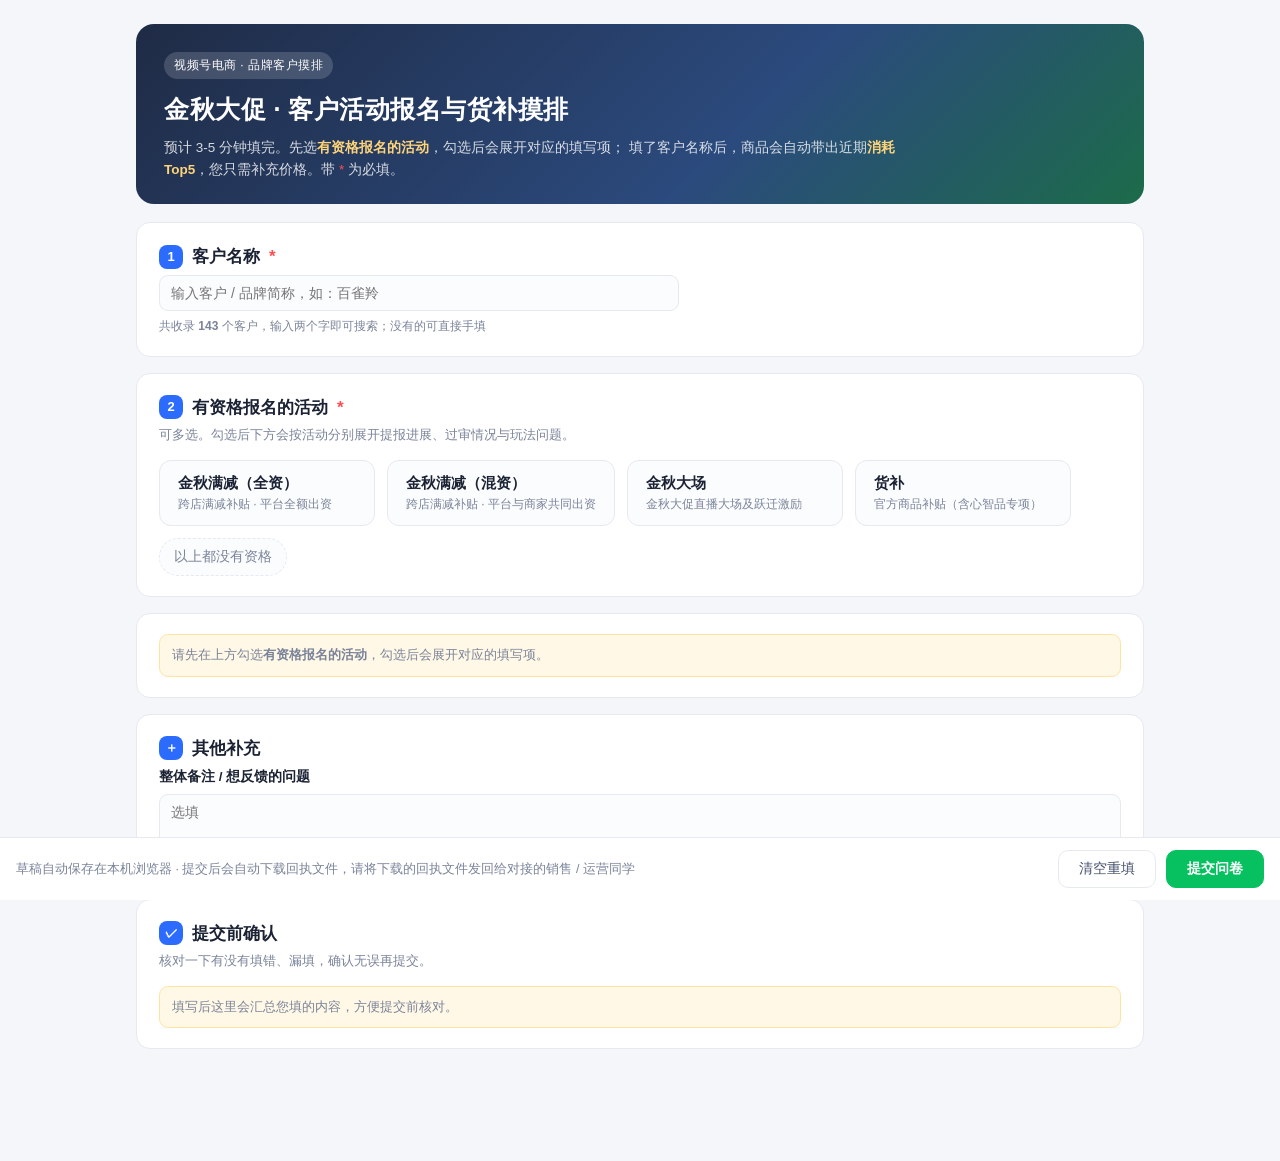
==== docs/index.html @ 413f8aee "publish: 货补摸排问卷 2026-09-03 15:58" ====
<!DOCTYPE html>
<html lang="zh-CN">
<head>
<meta charset="UTF-8" />
<meta name="viewport" content="width=device-width, initial-scale=1, viewport-fit=cover" />
<title>金秋大促 · 客户活动报名与货补摸排</title>
<link rel="stylesheet" href="style.css" />
</head>
<body>
<div class="page">
  <header class="hero">
    <div class="hero-tag" id="heroTag">视频号电商 · 品牌客户摸排</div>
    <h1 id="heroTitle">金秋大促 · 客户活动报名与货补摸排</h1>
    <p class="hero-desc">
      预计 3-5 分钟填完。先选<strong>有资格报名的活动</strong>，勾选后会展开对应的填写项；
      填了客户名称后，商品会自动带出近期<strong>消耗 Top5</strong>，您只需补充价格。带 <span class="req">*</span> 为必填。
    </p>
  </header>

  <main id="form">
    <section class="card">
      <h2><span class="idx">1</span>客户名称 <span class="req">*</span></h2>
      <label class="field" style="max-width:520px">
        <input id="brand" list="brandList" placeholder="输入客户 / 品牌简称，如：百雀羚" autocomplete="off" />
        <datalist id="brandList"></datalist>
        <span class="hint" id="brandHint"></span>
      </label>
    </section>

    <section class="card">
      <h2><span class="idx">2</span>有资格报名的活动 <span class="req">*</span></h2>
      <p class="sub">可多选。勾选后下方会按活动分别展开提报进展、过审情况与玩法问题。</p>
      <div id="q1Box"></div>
    </section>

    <div id="activityBlocks"></div>

    <section class="card">
      <h2><span class="idx">＋</span>其他补充</h2>
      <label class="field">
        <span class="label">整体备注 / 想反馈的问题</span>
        <textarea id="remark" rows="3" placeholder="选填"></textarea>
      </label>
    </section>

    <section class="card">
      <h2><span class="idx">✓</span>提交前确认</h2>
      <p class="sub">核对一下有没有填错、漏填，确认无误再提交。</p>
      <div id="preview"></div>
    </section>
  </main>

  <footer class="actions">
    <div class="save-tip">草稿自动保存在本机浏览器 · <span id="modeTip"></span></div>
    <div class="btns">
      <button class="btn ghost" id="btnClear">清空重填</button>
      <button class="btn primary" id="btnSubmit">提交问卷</button>
    </div>
  </footer>
</div>

<div class="mask" id="doneMask">
  <div class="done">
    <div class="done-icon">✓</div>
    <h3>提交成功，感谢配合！</h3>
    <p id="doneId"></p>
    <div class="btns" id="doneBtns">
      <button class="btn primary" id="btnAgain">再填一份</button>
    </div>
  </div>
</div>

<script src="config.js"></script>
<script src="products-data.js"></script>
<script src="schema.js"></script>
<script src="gh.js"></script>
<script src="app.js"></script>
</body>
</html>
---- docs/style.css ----
:root {
  --brand: #07c160;
  --brand-dark: #06a552;
  --blue: #2b6cff;
  --bg: #f4f6fa;
  --card: #fff;
  --line: #e6e9f0;
  --text: #1b2233;
  --muted: #7a8399;
  --radius: 14px;
}
* { box-sizing: border-box; }
html, body { margin: 0; padding: 0; }
body {
  background: var(--bg);
  color: var(--text);
  font: 15px/1.6 -apple-system, BlinkMacSystemFont, "PingFang SC", "Microsoft YaHei", "Helvetica Neue", Arial, sans-serif;
  padding-bottom: 96px;
}
.page { max-width: 1040px; margin: 0 auto; padding: 24px 16px 0; }

/* hero */
.hero {
  background: linear-gradient(135deg, #1f2b45 0%, #2b4a7d 60%, #1c6b4a 100%);
  color: #fff; border-radius: 18px; padding: 28px 28px 24px; margin-bottom: 18px;
}
.hero-tag {
  display: inline-block; font-size: 12px; letter-spacing: .5px;
  background: rgba(255,255,255,.16); padding: 4px 10px; border-radius: 999px; margin-bottom: 10px;
}
.hero h1 { margin: 0 0 8px; font-size: 25px; letter-spacing: .5px; }
.hero-desc { margin: 0; font-size: 13.5px; color: rgba(255,255,255,.82); max-width: 760px; }
.hero-desc strong { color: #ffd479; }

/* card */
.card {
  background: var(--card); border: 1px solid var(--line); border-radius: var(--radius);
  padding: 20px 22px; margin-bottom: 16px;
}
.card h2 { margin: 0 0 4px; font-size: 17px; display: flex; align-items: center; gap: 9px; }
.card h2 .idx {
  width: 24px; height: 24px; border-radius: 8px; background: var(--blue); color: #fff;
  font-size: 13px; display: inline-flex; align-items: center; justify-content: center; flex: none;
}
.card h2 .tag {
  font-size: 12px; font-weight: 400; color: var(--muted);
  border: 1px solid var(--line); border-radius: 6px; padding: 1px 7px;
}
.sub { margin: 4px 0 14px; font-size: 13px; color: var(--muted); }
.req { color: #ff4d4f; }

/* fields */
.grid2 { display: grid; grid-template-columns: repeat(auto-fit, minmax(280px, 1fr)); gap: 14px; }
.field { display: flex; flex-direction: column; gap: 6px; }
.label { font-size: 13.5px; font-weight: 600; }
.hint { font-size: 12px; color: var(--muted); }
input[type="text"], input:not([type]), input[type="number"], textarea, select {
  width: 100%; padding: 9px 11px; border: 1px solid var(--line); border-radius: 9px;
  font-size: 14px; font-family: inherit; background: #fbfcfe; color: var(--text); outline: none;
}
input:focus, textarea:focus, select:focus { border-color: var(--blue); background: #fff; box-shadow: 0 0 0 3px rgba(43,108,255,.1); }
textarea { resize: vertical; }

/* question */
.q { padding: 16px 0; border-top: 1px dashed var(--line); }
.q:first-of-type { border-top: none; }
.q-title { font-size: 14.5px; font-weight: 650; margin-bottom: 10px; }
.q-title .n { color: var(--blue); margin-right: 6px; }
.q-desc { font-size: 12.5px; color: var(--muted); margin: -6px 0 10px; }
.nest { margin: 10px 0 0 14px; padding: 12px 14px; border-left: 3px solid #dbe4ff; background: #f7f9ff; border-radius: 0 10px 10px 0; }
.nest .q-title { font-size: 13.5px; }

/* chips / options */
.chips { display: flex; flex-wrap: wrap; gap: 9px; }
.chip {
  display: inline-flex; align-items: center; gap: 7px; cursor: pointer; user-select: none;
  padding: 7px 14px; border: 1px solid var(--line); border-radius: 999px; background: #fbfcfe;
  font-size: 13.5px; transition: .15s;
}
.chip:hover { border-color: #b9c6e8; }
.chip input { display: none; }
.chip.on { background: rgba(43,108,255,.08); border-color: var(--blue); color: var(--blue); font-weight: 600; }
.chip.on.green { background: rgba(7,193,96,.1); border-color: var(--brand); color: var(--brand-dark); }

/* product table */
.tbl-wrap { overflow-x: auto; margin-top: 6px; border: 1px solid var(--line); border-radius: 11px; }
table.tbl { width: 100%; border-collapse: collapse; font-size: 13px; min-width: 880px; }
table.tbl th, table.tbl td { padding: 9px 10px; border-bottom: 1px solid var(--line); text-align: left; vertical-align: middle; }
table.tbl th { background: #f7f9fc; font-weight: 650; color: #45506b; white-space: nowrap; font-size: 12.5px; }
table.tbl tr:last-child td { border-bottom: none; }
table.tbl td.name { min-width: 300px; }
table.tbl td.name input { font-size: 12.5px; }
table.tbl .num { width: 118px; }
table.tbl .metric { color: var(--muted); white-space: nowrap; font-variant-numeric: tabular-nums; }
.rank { display: inline-block; width: 20px; height: 20px; line-height: 20px; text-align: center; border-radius: 6px; background: #eef2fb; color: #45506b; font-size: 12px; }
.rank.top { background: #fff2d8; color: #a76b00; }
.row-del { border: none; background: none; color: #c0c6d4; cursor: pointer; font-size: 16px; padding: 0 4px; }
.row-del:hover { color: #ff4d4f; }
.tbl-actions { display: flex; gap: 10px; margin-top: 10px; flex-wrap: wrap; align-items: center; }
.link-btn { background: none; border: none; color: var(--blue); cursor: pointer; font-size: 13px; padding: 0; }
.link-btn:hover { text-decoration: underline; }
.empty-tip { font-size: 13px; color: var(--muted); background: #fff8e6; border: 1px solid #ffe3a3; padding: 10px 12px; border-radius: 9px; }

/* activity card head */
.act-card { border-top: 3px solid var(--blue); }
.act-head { display: flex; justify-content: space-between; align-items: center; gap: 12px; flex-wrap: wrap; }
.copy-sel { font-size: 12.5px; color: var(--muted); display: flex; align-items: center; gap: 6px; }
.copy-sel select { width: auto; padding: 5px 8px; font-size: 12.5px; }

/* footer */
.actions {
  position: fixed; left: 0; right: 0; bottom: 0; background: rgba(255,255,255,.94);
  backdrop-filter: blur(8px); border-top: 1px solid var(--line); padding: 12px 16px;
  display: flex; justify-content: space-between; align-items: center; gap: 12px; z-index: 20;
}
.actions .save-tip { font-size: 12.5px; color: var(--muted); }
.btns { display: flex; gap: 10px; }
.btn { padding: 9px 20px; border-radius: 10px; font-size: 14px; cursor: pointer; border: 1px solid var(--line); background: #fff; transition: .15s; }
.btn:hover { transform: translateY(-1px); }
.btn.primary { background: var(--brand); border-color: var(--brand); color: #fff; font-weight: 600; }
.btn.primary:hover { background: var(--brand-dark); }
.btn.ghost { color: #45506b; }

/* mask */
.mask { position: fixed; inset: 0; background: rgba(16,22,38,.5); display: none; align-items: center; justify-content: center; z-index: 50; padding: 20px; }
.mask.show { display: flex; }
.done { background: #fff; border-radius: 16px; padding: 32px 34px; text-align: center; max-width: 420px; }
.done-icon { width: 54px; height: 54px; margin: 0 auto 14px; border-radius: 50%; background: var(--brand); color: #fff; font-size: 28px; line-height: 54px; }
.done h3 { margin: 0 0 6px; }
.done p { color: var(--muted); font-size: 13px; margin: 0 0 18px; }
.done .btns { justify-content: center; }

/* admin */
.admin-bar { display: flex; gap: 10px; align-items: center; flex-wrap: wrap; margin-bottom: 14px; }
.stat-grid { display: grid; grid-template-columns: repeat(auto-fit, minmax(150px, 1fr)); gap: 12px; margin-bottom: 16px; }
.stat { background: #fff; border: 1px solid var(--line); border-radius: 12px; padding: 14px 16px; }
.stat .v { font-size: 24px; font-weight: 700; }
.stat .k { font-size: 12.5px; color: var(--muted); }
.badge { display: inline-block; padding: 1px 8px; border-radius: 999px; font-size: 12px; background: #eef2fb; color: #45506b; }

@media (max-width: 640px) {
  .hero { padding: 22px 18px; }
  .hero h1 { font-size: 20px; }
  .card { padding: 16px 14px; }
  .actions { flex-direction: column; align-items: stretch; }
  .actions .btns { justify-content: space-between; }
  .btn { flex: 1; padding: 10px 8px; }
}

/* ---- 追加：提示状态 & 汇总页拖拽区 ---- */
.hint.ok { color: #06a552; }
.hint.warn { color: #c47f00; }
.hint b { color: inherit; }

.drop {
  border: 2px dashed #c8d3ea; border-radius: 14px; background: #fbfcfe;
  padding: 34px 20px; text-align: center; transition: .15s; color: #45506b;
}
.drop.over { border-color: var(--blue); background: rgba(43,108,255,.06); }
.drop-icon {
  width: 44px; height: 44px; line-height: 44px; border-radius: 50%;
  background: #eef2fb; color: var(--blue); font-size: 20px; margin: 0 auto 10px;
}
code {
  background: rgba(255,255,255,.16); padding: 1px 6px; border-radius: 5px;
  font-size: 12.5px; font-family: ui-monospace, Menlo, Consolas, monospace;
}
.card code { background: #eef2fb; color: #45506b; }

/* ---- 追加 v3：活动大卡片选择 / 入口图 / 分节标题 ---- */
.chips.big { gap: 12px; }
.chip.act {
  align-items: flex-start; padding: 13px 18px; border-radius: 12px; min-width: 216px;
}
.chip.act span { display: flex; flex-direction: column; gap: 3px; line-height: 1.35; }
.chip.act b { font-size: 14.5px; font-weight: 650; }
.chip.act em {
  font-style: normal; font-size: 12px; color: var(--muted); font-weight: 400;
}
.chip.act.on em { color: #4a72c8; }
.chip.none { border-style: dashed; color: var(--muted); }
.chip.none.on {
  background: rgba(255,77,79,.07); border-color: #ffa39e; color: #c4302b;
  font-weight: 600; border-style: solid;
}

.section-title {
  font-size: 13px; font-weight: 650; color: var(--muted); letter-spacing: .5px;
  margin: 22px 2px 10px; display: flex; align-items: center; gap: 10px;
}
.section-title::after {
  content: ''; flex: 1; height: 1px; background: var(--line);
}

.entry-box {
  margin: 4px 0 6px; padding: 12px 14px; background: #f7f9ff;
  border: 1px solid #dbe4ff; border-radius: 10px;
}
.entry-head { font-size: 12.5px; color: #45506b; font-weight: 600; margin-bottom: 8px; }
.entry-img {
  max-width: 100%; max-height: 260px; border-radius: 8px; cursor: zoom-in;
  border: 1px solid var(--line); background: #fff; display: block;
}

/* ---- Excel 数据预览 ---- */
.xls-tabs { display: flex; gap: 8px; margin-bottom: 10px; flex-wrap: wrap; }
.xls-tab {
  border: 1px solid var(--line); background: #fbfcfe; border-radius: 9px 9px 0 0;
  padding: 8px 16px; font-size: 13.5px; cursor: pointer; color: #45506b;
  border-bottom-color: transparent; font-family: inherit;
}
.xls-tab:hover { background: #f2f5fb; }
.xls-tab.on { background: #fff; border-color: var(--blue); color: var(--blue); font-weight: 650; }
.xls-tab span {
  display: inline-block; margin-left: 6px; padding: 0 6px; border-radius: 999px;
  background: #eef2fb; font-size: 11.5px; color: #45506b; font-weight: 400;
}
.xls-tab.on span { background: rgba(43,108,255,.12); color: var(--blue); }

.xls-meta { font-size: 12.5px; color: var(--muted); margin-bottom: 8px; }
.xls-wrap {
  overflow: auto; max-height: 560px; border: 1px solid var(--line);
  border-radius: 10px; background: #fff;
}
table.xls { border-collapse: separate; border-spacing: 0; font-size: 12.5px; white-space: nowrap; }
table.xls th, table.xls td {
  border-right: 1px solid #edf0f6; border-bottom: 1px solid #edf0f6;
  padding: 6px 10px; text-align: left; max-width: 340px;
  overflow: hidden; text-overflow: ellipsis;
}
table.xls thead th { position: sticky; z-index: 3; background: #f7f9fc; }
table.xls thead tr.xls-collabel th {
  top: 0; height: 22px; font-size: 11px; color: #9aa3b5; font-weight: 400;
  text-align: center; background: #eef1f7;
}
table.xls thead tr.xls-head th {
  top: 22px; font-weight: 650; color: #2b3a5c; background: #f7f9fc;
  border-bottom: 2px solid #d8e0ef;
}
table.xls td.xls-rownum, table.xls th.xls-rownum {
  position: sticky; left: 0; z-index: 2; background: #f7f9fc; color: #9aa3b5;
  text-align: center; font-size: 11px; min-width: 40px; font-weight: 400;
}
table.xls thead th.xls-rownum { z-index: 4; }
table.xls tbody tr:hover td { background: #f6f9ff; }
table.xls tbody tr:hover td.xls-rownum { background: #eaf0fb; }
table.xls td.num { text-align: right; font-variant-numeric: tabular-nums; color: #1a4d8f; }
table.xls td.empty { background: #fcfcfd; }

/* ---- 提交前确认（品牌方视角摘要） ---- */
.sm-ok {
  background: rgba(7,193,96,.08); border: 1px solid #a8e6c4; color: #06a552;
  padding: 10px 14px; border-radius: 9px; font-size: 13.5px; font-weight: 600; margin-bottom: 14px;
}
.sm-miss {
  background: #fff8e6; border: 1px solid #ffe3a3; color: #a76b00;
  padding: 12px 14px; border-radius: 9px; font-size: 13px; margin-bottom: 14px;
}
.sm-miss ul { margin: 6px 0 0; padding-left: 20px; }
.sm-miss li { margin: 2px 0; }

.sm-block {
  border: 1px solid var(--line); border-radius: 10px; padding: 12px 14px;
  margin-bottom: 10px; background: #fbfcfe;
}
.sm-title {
  font-size: 13.5px; font-weight: 650; color: var(--blue);
  padding-bottom: 8px; margin-bottom: 6px; border-bottom: 1px dashed var(--line);
}
.sm-row {
  display: flex; gap: 12px; padding: 4px 0; font-size: 13.5px; align-items: baseline;
}
.sm-k { flex: none; width: 132px; color: var(--muted); font-size: 12.5px; }
.sm-v { flex: 1; word-break: break-word; }

.sm-prods { margin: 8px 0 2px; display: flex; flex-direction: column; gap: 6px; }
.sm-prod {
  background: #fff; border: 1px solid var(--line); border-radius: 8px;
  padding: 8px 11px; font-size: 12.5px; display: flex; flex-direction: column; gap: 3px;
}
.sm-prod b { font-weight: 600; line-height: 1.4; }
.sm-prod span { color: #1a4d8f; font-variant-numeric: tabular-nums; }
.sm-prod i { color: #c47f00; font-style: normal; }

@media (max-width: 640px) {
  .sm-row { flex-direction: column; gap: 2px; }
  .sm-k { width: auto; }
}
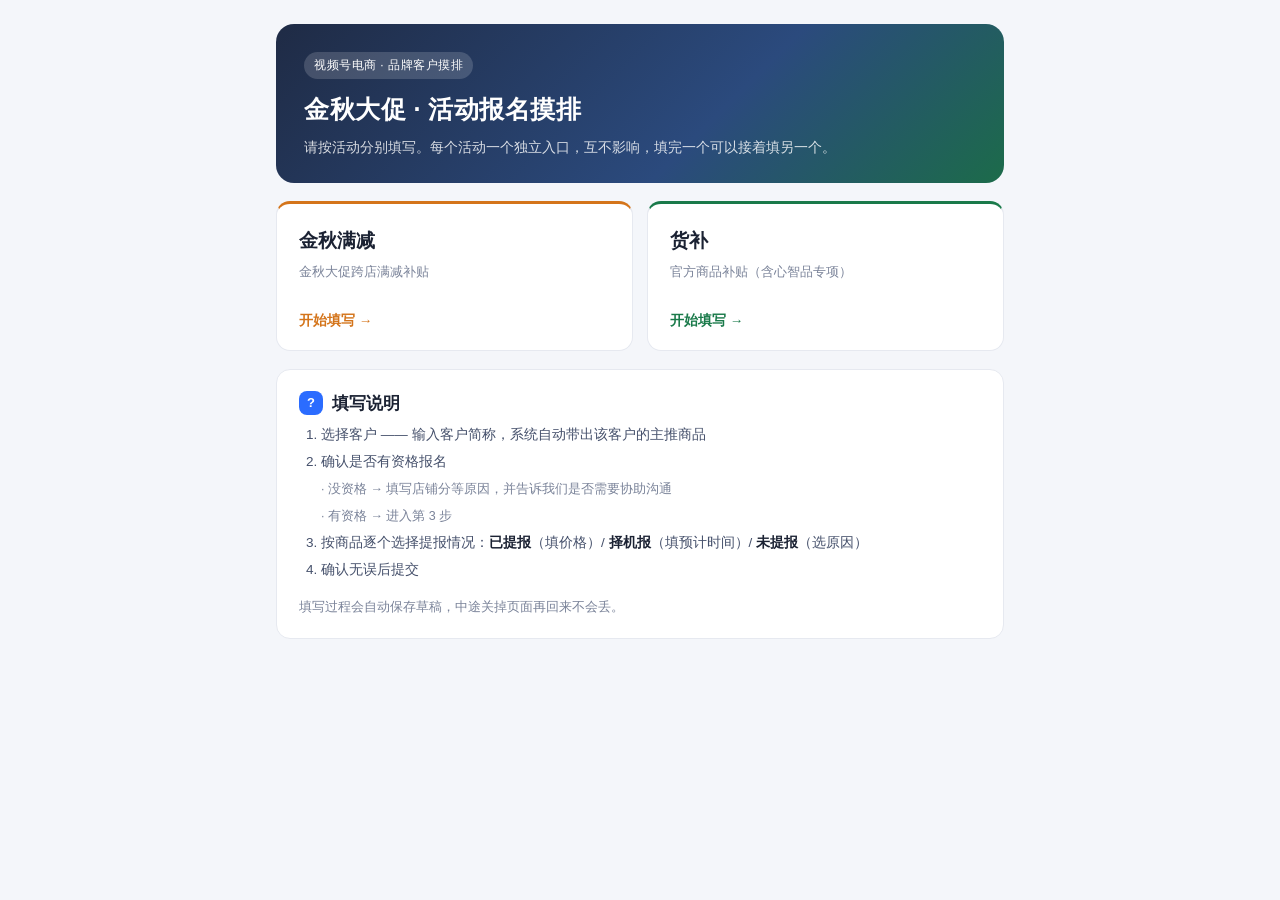
==== commit a8c8e020: "publish: 货补摸排问卷 2026-09-03 16:54" ====
--- a/docs/index.html
+++ b/docs/index.html
@@ -2,78 +2,52 @@
 <html lang="zh-CN">
 <head>
 <meta charset="UTF-8" />
-<meta name="viewport" content="width=device-width, initial-scale=1, viewport-fit=cover" />
-<title>金秋大促 · 客户活动报名与货补摸排</title>
+<meta name="viewport" content="width=device-width, initial-scale=1" />
+<title>金秋大促 · 活动报名摸排</title>
 <link rel="stylesheet" href="style.css" />
 </head>
 <body>
-<div class="page">
+<div class="page narrow">
   <header class="hero">
-    <div class="hero-tag" id="heroTag">视频号电商 · 品牌客户摸排</div>
-    <h1 id="heroTitle">金秋大促 · 客户活动报名与货补摸排</h1>
-    <p class="hero-desc">
-      预计 3-5 分钟填完。先选<strong>有资格报名的活动</strong>，勾选后会展开对应的填写项；
-      填了客户名称后，商品会自动带出近期<strong>消耗 Top5</strong>，您只需补充价格。带 <span class="req">*</span> 为必填。
-    </p>
+    <div class="hero-tag">视频号电商 · 品牌客户摸排</div>
+    <h1>金秋大促 · 活动报名摸排</h1>
+    <p class="hero-desc">请按活动分别填写。每个活动一个独立入口，互不影响，填完一个可以接着填另一个。</p>
   </header>
 
-  <main id="form">
-    <section class="card">
-      <h2><span class="idx">1</span>客户名称 <span class="req">*</span></h2>
-      <label class="field" style="max-width:520px">
-        <input id="brand" list="brandList" placeholder="输入客户 / 品牌简称，如：百雀羚" autocomplete="off" />
-        <datalist id="brandList"></datalist>
-        <span class="hint" id="brandHint"></span>
-      </label>
-    </section>
+  <div class="entry-grid" id="entryGrid"></div>
 
-    <section class="card">
-      <h2><span class="idx">2</span>有资格报名的活动 <span class="req">*</span></h2>
-      <p class="sub">可多选。勾选后下方会按活动分别展开提报进展、过审情况与玩法问题。</p>
-      <div id="q1Box"></div>
-    </section>
-
-    <div id="activityBlocks"></div>
-
-    <section class="card">
-      <h2><span class="idx">＋</span>其他补充</h2>
-      <label class="field">
-        <span class="label">整体备注 / 想反馈的问题</span>
-        <textarea id="remark" rows="3" placeholder="选填"></textarea>
-      </label>
-    </section>
-
-    <section class="card">
-      <h2><span class="idx">✓</span>提交前确认</h2>
-      <p class="sub">核对一下有没有填错、漏填，确认无误再提交。</p>
-      <div id="preview"></div>
-    </section>
-  </main>
-
-  <footer class="actions">
-    <div class="save-tip">草稿自动保存在本机浏览器 · <span id="modeTip"></span></div>
-    <div class="btns">
-      <button class="btn ghost" id="btnClear">清空重填</button>
-      <button class="btn primary" id="btnSubmit">提交问卷</button>
-    </div>
-  </footer>
-</div>
-
-<div class="mask" id="doneMask">
-  <div class="done">
-    <div class="done-icon">✓</div>
-    <h3>提交成功，感谢配合！</h3>
-    <p id="doneId"></p>
-    <div class="btns" id="doneBtns">
-      <button class="btn primary" id="btnAgain">再填一份</button>
-    </div>
-  </div>
+  <section class="card" style="margin-top:18px">
+    <h2><span class="idx">?</span>填写说明</h2>
+    <ol class="guide">
+      <li>选择客户 —— 输入客户简称，系统自动带出该客户的主推商品</li>
+      <li>确认是否有资格报名<br/>
+        <span class="guide-sub">· 没资格 → 填写店铺分等原因，并告诉我们是否需要协助沟通<br/>
+        · 有资格 → 进入第 3 步</span></li>
+      <li>按商品逐个选择提报情况：<b>已提报</b>（填价格）/ <b>择机报</b>（填预计时间）/ <b>未提报</b>（选原因）</li>
+      <li>确认无误后提交</li>
+    </ol>
+    <p class="sub" style="margin:14px 0 0">填写过程会自动保存草稿，中途关掉页面再回来不会丢。</p>
+  </section>
 </div>
 
 <script src="config.js"></script>
 <script src="products-data.js"></script>
 <script src="schema.js"></script>
-<script src="gh.js"></script>
-<script src="app.js"></script>
+<script>
+(function () {
+  var SCH = window.HBSchema;
+  var esc = function (s) {
+    return String(s == null ? '' : s).replace(/[&<>"]/g, function (c) {
+      return ({ '&': '&amp;', '<': '&lt;', '>': '&gt;', '"': '&quot;' })[c];
+    });
+  };
+  document.getElementById('entryGrid').innerHTML = SCH.ACTIVITY_DEFS.map(function (a) {
+    return '<a class="entry-card" href="' + a.page + '" style="--act:' + a.color + '">'
+      + '<div class="entry-name">' + esc(a.name) + '</div>'
+      + '<div class="entry-desc">' + esc(a.desc) + '</div>'
+      + '<div class="entry-go">开始填写 →</div></a>';
+  }).join('');
+})();
+</script>
 </body>
 </html>
--- a/docs/style.css
+++ b/docs/style.css
@@ -286,3 +286,87 @@
   .sm-row { flex-direction: column; gap: 2px; }
   .sm-k { width: auto; }
 }
+
+/* ================= v4：单活动页 ================= */
+:root { --act: #2b6cff; }
+.page.narrow { max-width: 760px; }
+
+/* 活动页头部 */
+.hero.act-hero {
+  background: linear-gradient(135deg, #1f2b45 0%, #2b3f66 55%, var(--act) 130%);
+}
+.act-nav { display: flex; gap: 8px; margin-bottom: 14px; flex-wrap: wrap; }
+.act-tab {
+  font-size: 12.5px; padding: 5px 14px; border-radius: 999px; text-decoration: none;
+  background: rgba(255,255,255,.14); color: rgba(255,255,255,.75); transition: .15s;
+}
+.act-tab:hover { background: rgba(255,255,255,.24); color: #fff; }
+.act-tab.on { background: #fff; color: #1f2b45; font-weight: 650; }
+
+/* 入口首页 */
+.entry-grid { display: grid; grid-template-columns: repeat(auto-fit, minmax(240px, 1fr)); gap: 14px; }
+.entry-card {
+  display: block; text-decoration: none; background: #fff; border: 1px solid var(--line);
+  border-top: 3px solid var(--act); border-radius: 14px; padding: 22px 22px 18px;
+  transition: .18s; color: var(--text);
+}
+.entry-card:hover { transform: translateY(-3px); box-shadow: 0 8px 24px rgba(31,43,69,.1); border-color: var(--act); }
+.entry-name { font-size: 19px; font-weight: 700; margin-bottom: 6px; }
+.entry-desc { font-size: 13px; color: var(--muted); min-height: 38px; }
+.entry-go { margin-top: 10px; font-size: 13.5px; color: var(--act); font-weight: 600; }
+
+.guide { margin: 0; padding-left: 22px; font-size: 13.5px; line-height: 2; color: #45506b; }
+.guide b { color: var(--text); }
+.guide-sub { font-size: 12.5px; color: var(--muted); line-height: 1.8; }
+
+.card h2 .idx { background: var(--act); }
+.chips.sm { gap: 7px; }
+.chips.sm .chip { padding: 6px 13px; font-size: 13px; }
+.chip.on { background: color-mix(in srgb, var(--act) 8%, white); border-color: var(--act); color: var(--act); }
+.divider { height: 1px; background: var(--line); margin: 16px 0; }
+.q-title.sm { font-size: 13px; margin-bottom: 8px; }
+
+/* 商品卡片 */
+.pbar { height: 5px; background: #eef1f7; border-radius: 999px; overflow: hidden; margin-bottom: 6px; }
+.pbar-in { height: 100%; background: var(--act); border-radius: 999px; transition: width .3s; }
+.pbar-tip { font-size: 12.5px; color: var(--muted); margin-bottom: 14px; }
+
+.pcard {
+  border: 1px solid var(--line); border-radius: 12px; margin-bottom: 12px;
+  background: #fff; overflow: hidden; transition: .15s;
+}
+.pcard.filled { border-color: #c3d4f5; box-shadow: 0 1px 4px rgba(43,108,255,.06); }
+.pcard-head {
+  display: flex; align-items: center; gap: 10px; padding: 11px 13px;
+  background: #f8fafd; border-bottom: 1px solid var(--line);
+}
+.pidx {
+  flex: none; width: 22px; height: 22px; line-height: 22px; text-align: center;
+  border-radius: 6px; background: #e6eaf3; color: #56637d; font-size: 12px; font-weight: 600;
+}
+.pidx.done { background: var(--act); color: #fff; }
+.pname {
+  flex: 1; border: none; background: transparent; font-size: 13.5px; font-weight: 600;
+  padding: 4px 6px; border-radius: 6px; color: var(--text);
+}
+.pname:hover { background: #fff; }
+.pname:focus { background: #fff; box-shadow: 0 0 0 2px rgba(43,108,255,.14); }
+.pcard-body { padding: 13px; }
+.pnest {
+  margin-top: 12px; padding: 12px 13px; background: #f8fafd;
+  border-radius: 9px; border: 1px solid #eaeff7;
+}
+.price-row {
+  display: grid; grid-template-columns: repeat(auto-fit, minmax(150px, 1fr));
+  gap: 10px; margin-top: 10px;
+}
+.price-row .label { font-size: 12.5px; }
+.calc {
+  margin-top: 10px; font-size: 12.5px; color: #06a552;
+  background: rgba(7,193,96,.08); padding: 6px 11px; border-radius: 7px; display: inline-block;
+}
+.calc b { font-variant-numeric: tabular-nums; }
+.stat .v.ok { color: #06a552; }
+.stat .v.warn { color: #d4741a; }
+.badge.ok { background: rgba(7,193,96,.12); color: #06a552; }
+.badge.warn { background: rgba(212,116,26,.14); color: #b35f10; }
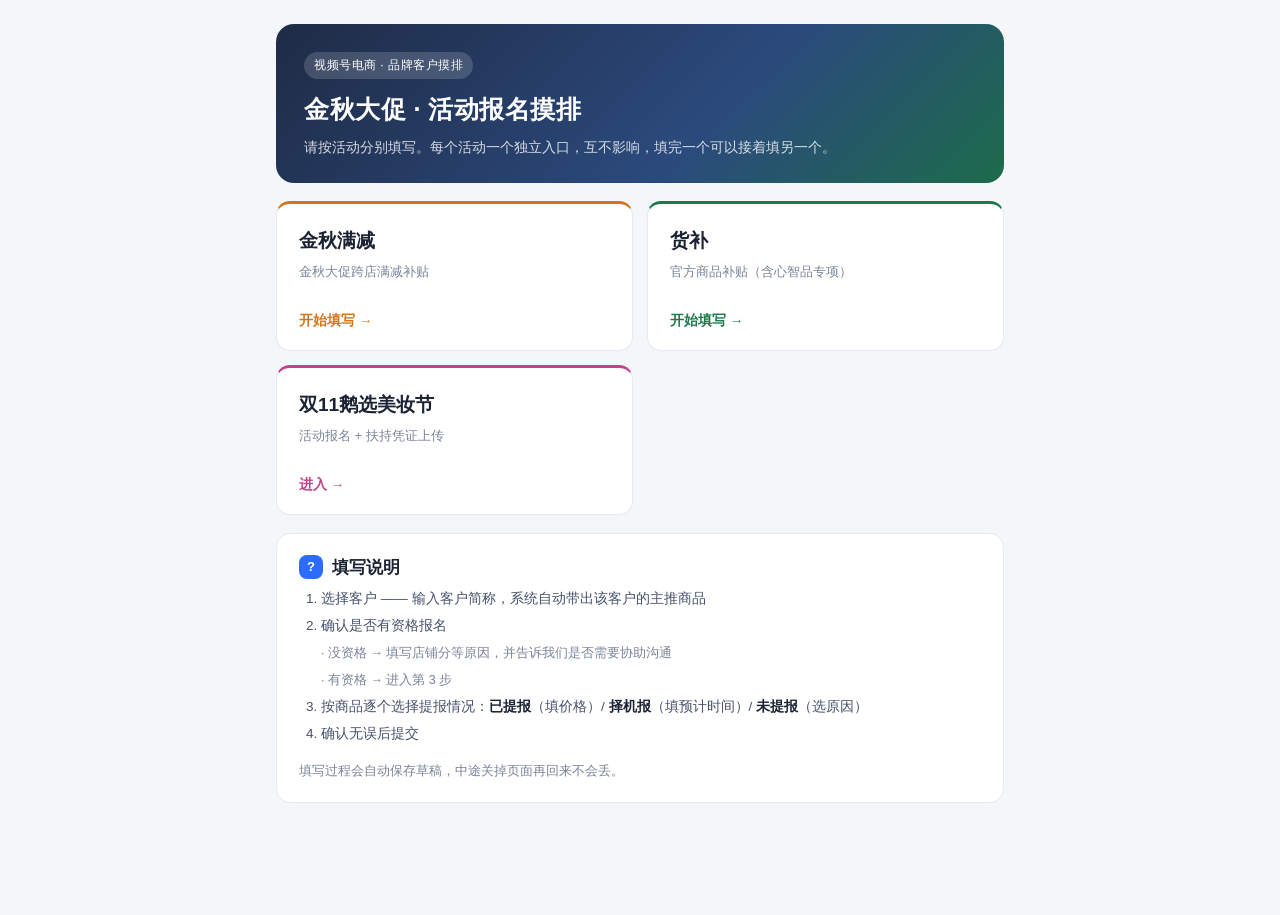
==== commit dc30347d: "publish: 货补摸排问卷 2026-10-10 17:32" ====
--- a/docs/index.html
+++ b/docs/index.html
@@ -46,7 +46,12 @@
       + '<div class="entry-name">' + esc(a.name) + '</div>'
       + '<div class="entry-desc">' + esc(a.desc) + '</div>'
       + '<div class="entry-go">开始填写 →</div></a>';
-  }).join('');
+  }).join('')
+  /* 双11鹅选美妆节：报名（限时）+ 凭证上传（随时） */
+  + '<a class="entry-card" href="exuan.html" style="--act:#c0438c">'
+  + '<div class="entry-name">双11鹅选美妆节</div>'
+  + '<div class="entry-desc">活动报名 + 扶持凭证上传</div>'
+  + '<div class="entry-go">进入 →</div></a>';
 })();
 </script>
 </body>
--- a/docs/style.css
+++ b/docs/style.css
@@ -370,3 +370,128 @@
 .stat .v.warn { color: #d4741a; }
 .badge.ok { background: rgba(7,193,96,.12); color: #06a552; }
 .badge.warn { background: rgba(212,116,26,.14); color: #b35f10; }
+
+/* 按补贴类型区分的价格块 */
+.pblock {
+  margin-top: 12px; padding: 12px 13px 10px; background: #fff;
+  border: 1px solid #e3e9f4; border-radius: 9px; position: relative;
+}
+.pblock + .pblock { margin-top: 10px; }
+.pblock-tag {
+  display: inline-block; font-size: 12px; font-weight: 650; color: var(--act);
+  background: color-mix(in srgb, var(--act) 9%, white);
+  border: 1px solid color-mix(in srgb, var(--act) 30%, white);
+  padding: 2px 10px; border-radius: 999px; margin-bottom: 4px;
+}
+.tip-inline {
+  margin-top: 12px; font-size: 12.5px; color: #a76b00;
+  background: #fff8e6; border: 1px solid #ffe3a3; padding: 8px 12px; border-radius: 8px;
+}
+.sm-prod em {
+  font-style: normal; font-size: 11.5px; color: var(--act); font-weight: 600;
+  background: rgba(43,108,255,.08); padding: 1px 6px; border-radius: 4px; margin-right: 4px;
+}
+/* 让 chip 点击区域覆盖整块，避免误以为点不动 */
+.chip { position: relative; -webkit-tap-highlight-color: transparent; }
+.chip input {
+  display: block; position: absolute; inset: 0; width: 100%; height: 100%;
+  opacity: 0; cursor: pointer; margin: 0; appearance: none; -webkit-appearance: none;
+}
+
+/* 审核进度分区 */
+.sub-sec {
+  margin-top: 14px; padding-top: 13px; border-top: 1px dashed #d8e0ef;
+}
+.pnest2 {
+  margin-top: 10px; padding: 11px 12px; background: #fff;
+  border: 1px solid #e3e9f4; border-radius: 8px;
+}
+.sm-prod .au {
+  color: #56637d; font-size: 11.5px; display: inline-block; margin-top: 2px;
+}
+
+/* 无需填价格的补贴类型（如大场/跃迁激励） */
+.pblock.no-price { background: #fafbfd; border-style: dashed; }
+.np-tip { font-size: 12.5px; color: var(--muted); margin-top: 4px; line-height: 1.6; }
+
+/* 价格口径说明与校验提示 */
+.price-note {
+  margin-top: 9px; font-size: 12px; color: var(--muted); line-height: 1.7;
+  background: #f7f9fc; border-left: 3px solid #d8e0ef; padding: 6px 10px; border-radius: 0 6px 6px 0;
+}
+.calc.bad {
+  color: #d4380d; background: rgba(212,56,13,.07);
+}
+.price-extra { margin-top: 10px; padding-top: 10px; border-top: 1px dashed #e6ebf5; }
+.price-extra .label i {
+  font-style: normal; font-size: 11px; color: #9aa3b5; font-weight: 400;
+}
+
+/* ---- 鹅选美妆节：倒计时 / 题目 / 凭证上传 ---- */
+.deadline-box {
+  margin-top: 14px; padding: 12px 16px; border-radius: 10px;
+  background: rgba(255,212,121,.14); border: 1px solid rgba(255,212,121,.45);
+  font-size: 13.5px; color: #ffe9b8; line-height: 1.8;
+}
+.deadline-box b { color: #ffd479; }
+.deadline-box.late {
+  background: rgba(255,77,79,.14); border-color: rgba(255,130,120,.5); color: #ffc9c5;
+}
+.deadline-box.late b { color: #ffaaa5; }
+.dl-sub { font-size: 12px; opacity: .75; }
+
+.tag-time, .tag-anytime {
+  display: inline-block; margin-left: 10px; padding: 2px 9px; border-radius: 999px;
+  font-size: 11.5px; font-weight: 600; vertical-align: 3px;
+}
+.tag-time { background: #eef4ff; color: #2b6cff; }
+.tag-time.late { background: #fff1f0; color: #d4380d; }
+.tag-anytime { background: #f0faf4; color: #06a552; }
+
+.q-item { margin-top: 18px; }
+.q-title { font-size: 14px; font-weight: 600; color: #2b3348; margin-bottom: 9px; }
+.q-input {
+  width: 100%; box-sizing: border-box; padding: 10px 12px; border-radius: 9px;
+  border: 1px solid var(--line, #dbe1ee); font-size: 14px; font-family: inherit;
+  background: #fff; color: #232b3e;
+}
+.q-input:focus { outline: none; border-color: var(--blue, #2b6cff); box-shadow: 0 0 0 3px rgba(43,108,255,.12); }
+.chip-other {
+  margin-left: 6px; padding: 7px 10px; border-radius: 8px;
+  border: 1px solid var(--line, #dbe1ee); font-size: 13px; min-width: 160px;
+}
+
+.cf-row {
+  display: flex; gap: 14px; padding: 8px 2px; border-bottom: 1px dashed #edf0f7; font-size: 13.5px;
+}
+.cf-row:last-child { border-bottom: none; }
+.cf-row span { flex: 0 0 190px; color: #7a8399; }
+.cf-row b { flex: 1; font-weight: 500; color: #232b3e; word-break: break-all; white-space: pre-wrap; }
+.cf-row i { color: #b3bac9; font-style: normal; }
+
+.vdrop {
+  margin-top: 12px; border: 2px dashed #c8d3ea; border-radius: 12px;
+  padding: 26px 16px; text-align: center; cursor: pointer; transition: .15s;
+  background: #fbfcfe;
+}
+.vdrop:hover, .vdrop.over { border-color: #2b6cff; background: rgba(43,108,255,.05); }
+.vdrop-icon {
+  width: 42px; height: 42px; line-height: 42px; margin: 0 auto 8px;
+  border-radius: 50%; background: #eef2fb; color: #2b6cff; font-size: 19px;
+}
+.vdrop-text { font-size: 13.5px; color: #45506b; line-height: 1.8; }
+.vdrop-sub { font-size: 12px; color: #9aa3b5; }
+
+.vlist { margin-top: 12px; }
+.vitem {
+  display: flex; align-items: center; gap: 10px; padding: 9px 12px;
+  border: 1px solid #edf0f7; border-radius: 9px; margin-bottom: 7px; font-size: 13px;
+}
+.vitem .vname { flex: 1; color: #2b3348; word-break: break-all; }
+.vitem .vname i { color: #9aa3b5; font-style: normal; font-size: 12px; }
+.vs { font-size: 12px; color: #7a8399; white-space: nowrap; }
+.vs.doing { color: #2b6cff; }
+.vs.ok { color: #06a552; }
+.vs.bad { color: #d4380d; }
+.vitem a { color: #2b6cff; text-decoration: none; white-space: nowrap; }
+.vitem a:hover { text-decoration: underline; }
